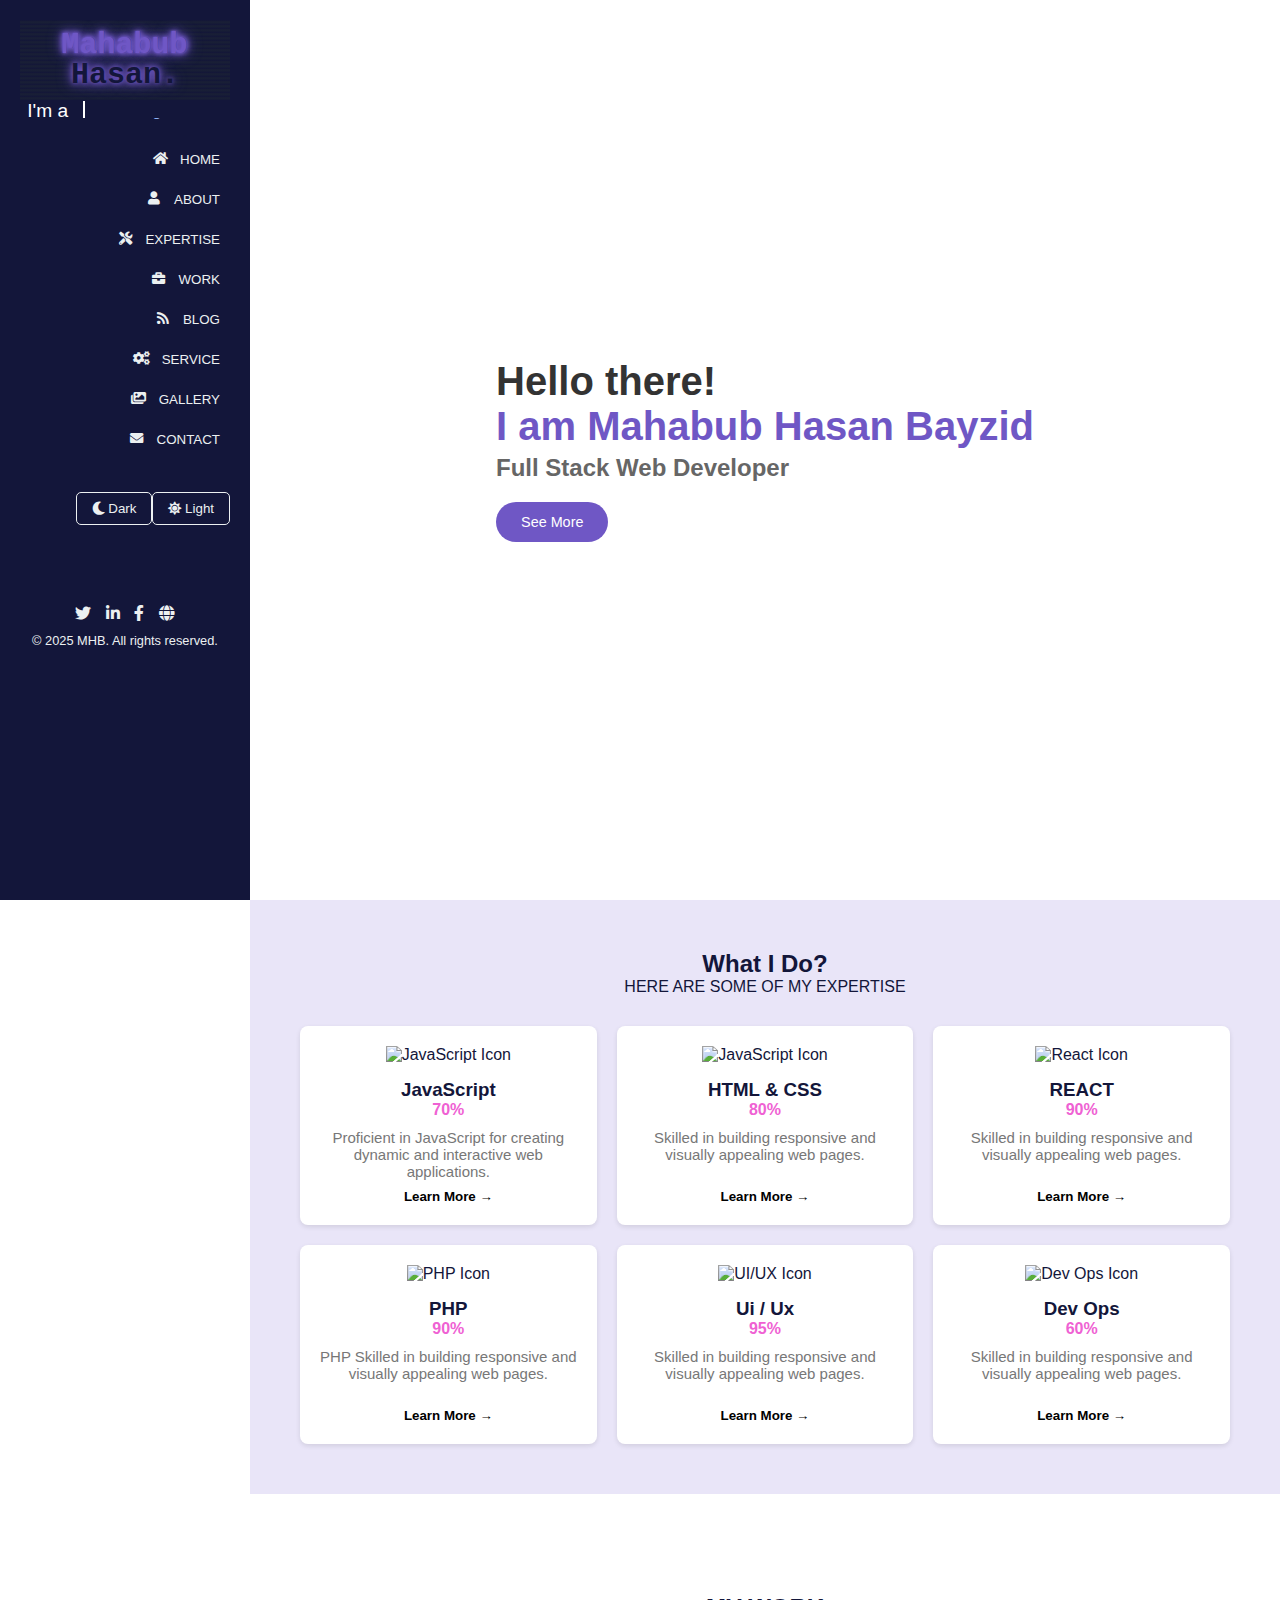
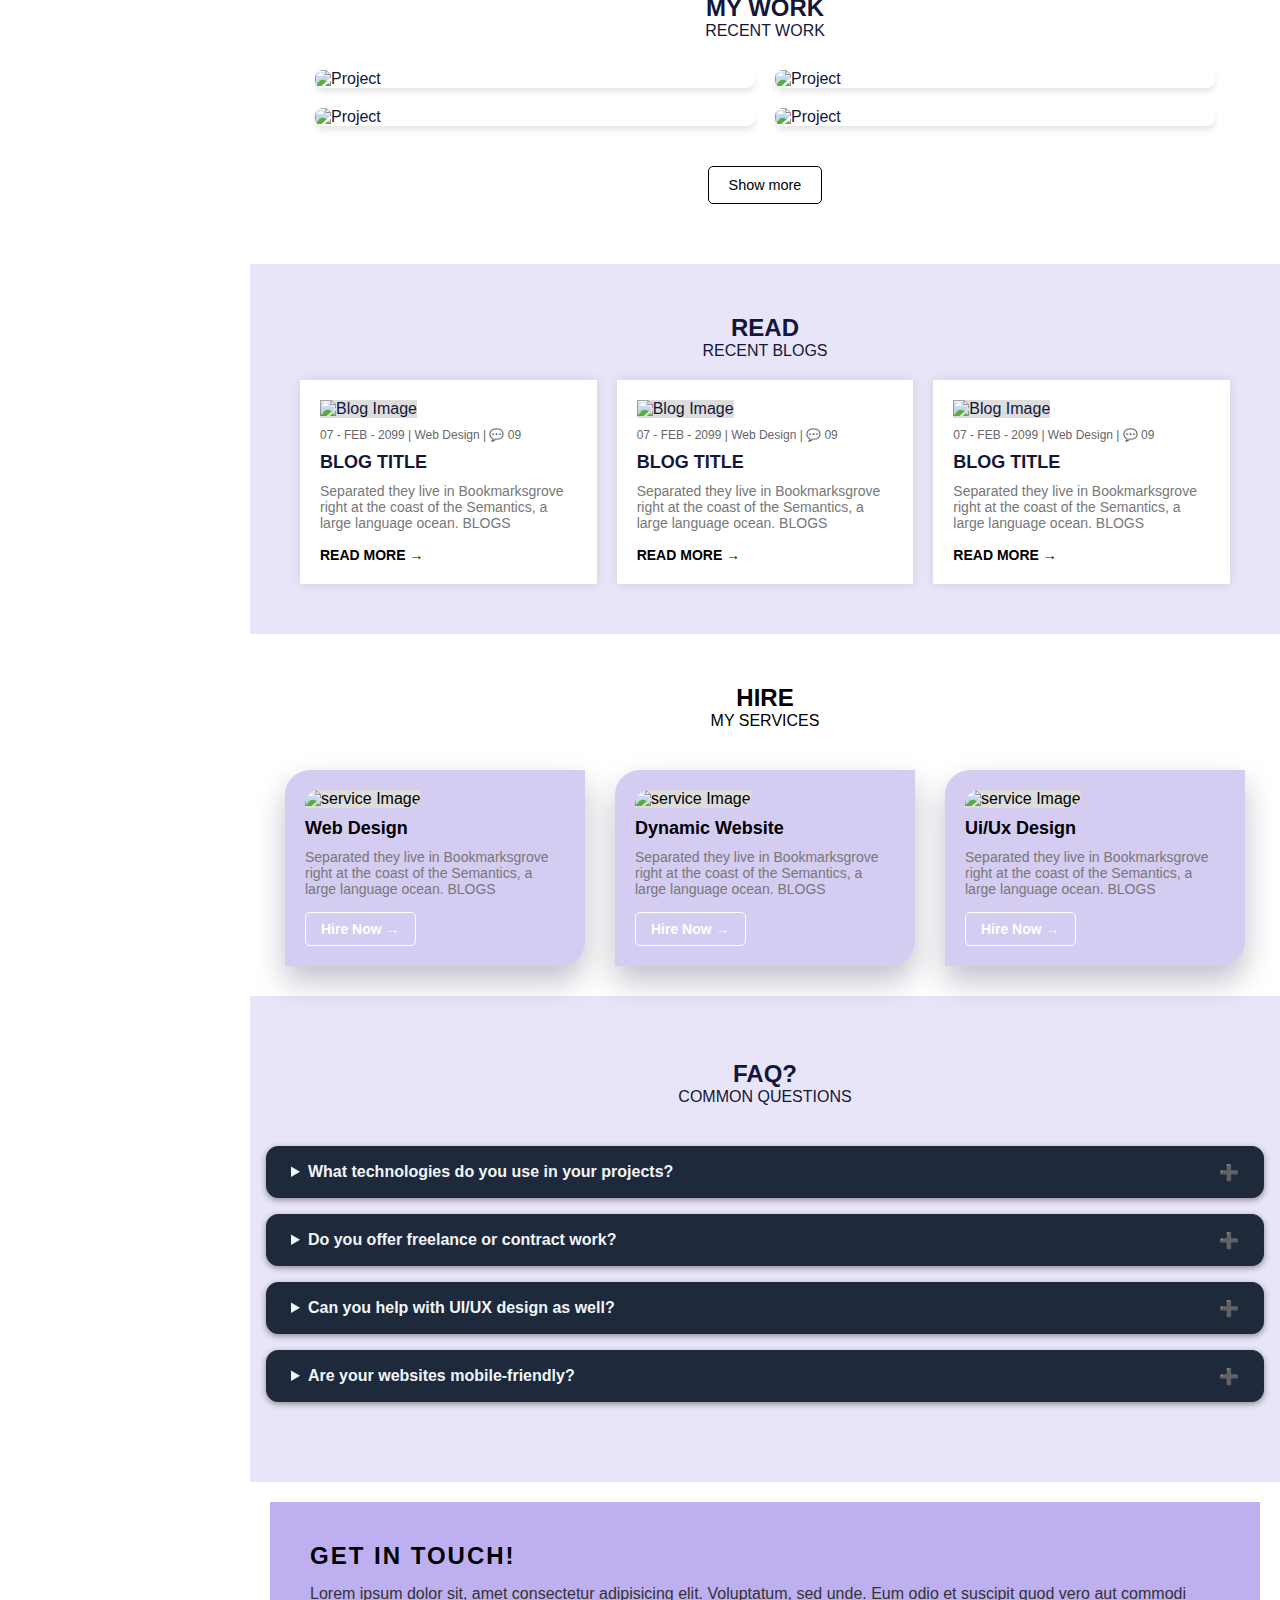
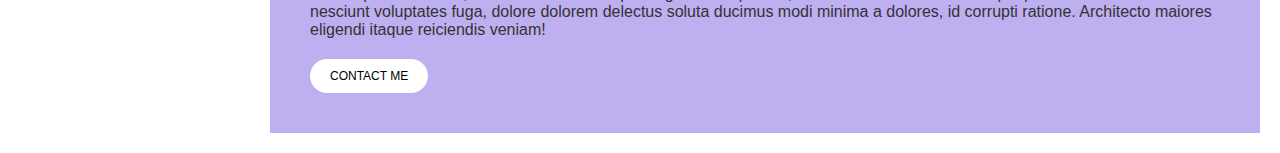
==== index.html @ c9a54fde "Portfolio Website" ====
<!DOCTYPE html>
<html lang="en">
<head>
    <meta charset="UTF-8">
    <meta name="viewport" content="width=device-width, initial-scale=1.0">
    <title>Portfolio</title>
    <link rel="stylesheet" href="style.css">
    <link rel="stylesheet" href="https://cdnjs.cloudflare.com/ajax/libs/font-awesome/5.15.3/css/all.min.css">
</head>
<body>
  <div class="hamburger" id="sidebar">
    <i class="fas fa-bars"></i>
  </div>
    <aside>
        <nav>
          <div class="matrix-bg">
            <div class="matrix-container">
              <h1 class="matrix-text" data-text="Mahabub Hasan."><a href="index.html"></a>Mahabub Hasan.</h1>
              <div class="rain"></div>
            </div>
          </div>
          
            <div class="wrapper">
              <div class="static-txt">I'm a</div>
              <ul class="dynamic-txts">
                <li><span>Web Designer</span></li>
                <li><span>Ui/Ux Designer</span></li>
                <li><span>Backend Developer</span></li>
                <li><span>Marketing Expert</span></li>
              </ul>
            </div>
            <div class="nav-links">
                <a href="#about"><i class="fas fa-home"></i> HOME</a>
                <a href="#about"><i class="fas fa-user"></i> ABOUT</a>
                <a href="#expertise"><i class="fas fa-tools"></i> EXPERTISE</a>
                <a href="#work"><i class="fas fa-briefcase"></i> WORK</a>
                <a href="#blog"><i class="fas fa-rss"></i> BLOG</a>
                <a href="#service"><i class="fas fa-cogs"></i> SERVICE</a>
                <a href="gallery.html"><i class="fas fa-images"></i>GALLERY</a>
                <a href="#contact"><i class="fas fa-envelope"></i> CONTACT</a>
            </div>
            <div class="dark-light-toggle">
                <button class="dark-theme" id="darkBtn"><i class="fas fa-moon"></i> Dark</button>
                <button class="light-mode" id="lightBtn"><i class="fas fa-sun"></i> Light</button>
            </div>
            <div class="social-links">
                <a href="#" class="social-icon"><i class="fab fa-twitter"></i></a>
                <a href="#" class="social-icon"><i class="fab fa-linkedin-in"></i></a>
                <a href="#" class="social-icon"><i class="fab fa-facebook-f"></i></a>
                <a href="#" class="social-icon"><i class="fas fa-globe"></i></a>
            </div>
            <div class="copyright">
                © 2025 MHB. All rights reserved.
            </div>
        </nav>
    </aside>
        <main>
            <div class="about" id="about">
                <div>
                    <h2>Hello there!</h2>
                    <h1>I am Mahabub Hasan Bayzid</h1>
                    <h4>Full Stack Web Developer</h4>
                    <button id="seeBtn">See More </button>
                </div>
            </div>
            <section id="expertise">
              <div class="expertise">
                <h2>What I Do?</h2>
                <p>HERE ARE SOME OF MY EXPERTISE</p>
                <div class="expertise-grid">
                  <div class="expertise-item">
                    <div class="expertise-icon">
                      <img src="/Week 6/uploads/js.gif" alt="JavaScript Icon">
                    </div>
                    <h3>JavaScript</h3>
                    <div class="expertise-percentage">70%</div>
                    <div class="expert-desp">
                      <p>Proficient in JavaScript for creating dynamic and interactive web applications.</p>
                    </div>
                    <div class="learn">
                      <a href="#" class="read-more">Learn More →</a>
                    </div>
                  </div>

                  <div class="expertise-item">
                    <div class="expertise-icon">
                      <img src="/Week 6/uploads/html.gif" alt="JavaScript Icon">
                      <h3>HTML & CSS</h3>
                    </div>
                    <div class="expertise-percentage">80%</div>
                    <div class="expert-desp">
                      <p>Skilled in building responsive and visually appealing web pages.</p>
                    </div>
                    <div class="learn">
                      <a href="#" class="read-more">Learn More →</a>
                    </div>
                  </div>
                  <div class="expertise-item">
                    <div class="expertise-icon">
                      <img src="/Week 6/uploads/react.gif" alt="React Icon">
                    </div>
                    <h3>REACT</h3>
                    <div class="expertise-percentage">90%</div>
                    <div class="expert-desp">
                      <p>Skilled in building responsive and visually appealing web pages.</p> 
                    </div>
                    <div class="learn">
                      <a href="#" class="read-more">Learn More →</a>
                    </div>
                  </div>
            
                  <div class="expertise-item">
                    <div class="expertise-icon">
                      <img src="/Week 6/uploads/php.gif" alt="PHP Icon">
                    </div>
                    <h3>PHP</h3>
                    <div class="expertise-percentage">90%</div>
                    <div class="expert-desp">
                      <p>PHP Skilled in building responsive and visually appealing web pages.</p>
                    </div>
                    <div class="learn">
                      <a href="#" class="read-more">Learn More →</a>
                    </div>
                  </div>
                  <div class="expertise-item">
                    <div class="expertise-icon">
                      <img src="/Week 6/uploads/ui ux.gif" alt="UI/UX Icon">
                    </div>
                    <h3>Ui / Ux</h3>
                    <div class="expertise-percentage">95%</div>
                    <div class="expert-desp">
                      <p>Skilled in building responsive and visually appealing web pages.</p>
                    </div>
                    <div class="learn">
                      <a href="#" class="read-more">Learn More →</a>
                    </div>
                  </div>
            
                  <div class="expertise-item">
                    <div class="expertise-icon">
                      <img src="/Week 6/uploads/dev ops.gif" alt="Dev Ops Icon">
                    </div>
                    <h3>Dev Ops</h3>
                    <div class="expertise-percentage">60%</div>
                    <div class="expert-desp">
                      <p>Skilled in building responsive and visually appealing web pages.</p>
                    </div>
                    <div class="learn">
                      <a href="#" class="read-more">Learn More →</a>
                    </div>
                  </div>
                </div>
              </div>
            </section>
            <section class="recent-work" id="work">
              <div class="title">
                <h2>MY WORK</h2>
              <p>RECENT WORK</p>
              </div>
      
              <div class="work-container">
                  <div class="work-item">
                      <div class="work-image">
                          <img src="https://img.freepik.com/free-photo/person-front-computer-working-html_23-2150040428.jpg?t=st=1742812844~exp=1742816444~hmac=ec4f55146894d433241102305d8288ed17f08cdba83048f12a422a1aa4fe2032&w=1800" alt="Project">
                          <div class="hover-overlay">
                              <h3 class="project-title">PROJECT 01</h3>
                              <p class="project-description">SHORT DESCRIPTION</p>
                              <div class="project-icons">
                                  <span>👁️ 999</span>
                                  <span>💬 99</span>
                              </div>
                              <a href="#" class="learn-more">Learn More →</a>
                          </div>
                      </div>
                  </div>
      
                  <div class="work-item">
                      <div class="work-image">
                          <img src="https://images.pexels.com/photos/5816297/pexels-photo-5816297.jpeg?auto=compress&cs=tinysrgb&w=1260&h=750&dpr=2" alt="Project">
                          <div class="hover-overlay">
                              <h3 class="project-title">PROJECT 02</h3>
                              <p class="project-description">SHORT DESCRIPTION</p>
                              <div class="project-icons">
                                  <span>👁️ 750</span>
                                  <span>💬 80</span>
                              </div>
                              <a href="#" class="learn-more">Learn More →</a>
                          </div>
                      </div>
                  </div>
      
                  <div class="work-item">
                      <div class="work-image">
                          <img src="https://images.pexels.com/photos/52608/pexels-photo-52608.jpeg?auto=compress&cs=tinysrgb&w=1260&h=750&dpr=2" alt="Project">
                          <div class="hover-overlay">
                              <h3 class="project-title">PROJECT 03</h3>
                              <p class="project-description">SHORT DESCRIPTION</p>
                              <div class="project-icons">
                                  <span>👁️ 500</span>
                                  <span>💬 60</span>
                              </div>
                              <a href="#" class="learn-more">Learn More →</a>
                          </div>
                      </div>
                  </div>
      
                  <div class="work-item">
                      <div class="work-image">
                          <img src="https://images.pexels.com/photos/572056/pexels-photo-572056.jpeg?auto=compress&cs=tinysrgb&w=1260&h=750&dpr=2" alt="Project">
                          <div class="hover-overlay">
                              <h3 class="project-title">PROJECT 04</h3>
                              <p class="project-description">SHORT DESCRIPTION</p>
                              <div class="project-icons">
                                  <span>👁️ 300</span>
                                  <span>💬 40</span>
                              </div>
                              <a href="#" class="learn-more">Learn More →</a>
                          </div>
                      </div>
                  </div>
              </div>
      
              <div class="showmore">
                <button class="show-more">Show more</button>
              </div>
          </section>
            <section class="blog-section" id="blog">
              <h2>READ</h2>
              <p>RECENT BLOGS</p>
              
              <div class="blog-container">
                  <div class="blog-card">
                      <div class="blog-image">
                          <img src="https://images.pexels.com/photos/1779487/pexels-photo-1779487.jpeg?auto=compress&cs=tinysrgb&w=1260&h=750&dpr=2" alt="Blog Image">
                      </div>
                      <p class="blog-date">07 - FEB - 2099 | Web Design | 💬 09</p>
                      <h3 class="blog-title">BLOG TITLE</h3>
                      <p class="blog-description">Separated they live in Bookmarksgrove right at the coast of the Semantics, a large language ocean. BLOGS</p>
                      <a href="#" class="read-more">READ MORE →</a>
                  </div>
      
                  <div class="blog-card">
                      <div class="blog-image">
                          <img src="https://images.pexels.com/photos/5926382/pexels-photo-5926382.jpeg?auto=compress&cs=tinysrgb&w=1260&h=750&dpr=2" alt="Blog Image">
                      </div>
                      <p class="blog-date">07 - FEB - 2099 | Web Design | 💬 09</p>
                      <h3 class="blog-title">BLOG TITLE</h3>
                      <p class="blog-description">Separated they live in Bookmarksgrove right at the coast of the Semantics, a large language ocean. BLOGS</p>
                      <a href="#" class="read-more">READ MORE →</a>
                  </div>
      
                  <div class="blog-card">
                      <div class="blog-image">
                          <img src="https://images.pexels.com/photos/4974922/pexels-photo-4974922.jpeg?auto=compress&cs=tinysrgb&w=1260&h=750&dpr=2" alt="Blog Image">
                      </div>
                      <p class="blog-date">07 - FEB - 2099 | Web Design | 💬 09</p>
                      <h3 class="blog-title">BLOG TITLE</h3>
                      <p class="blog-description">Separated they live in Bookmarksgrove right at the coast of the Semantics, a large language ocean. BLOGS</p>
                      <a href="#" class="read-more">READ MORE →</a>
                  </div>
              </div>
          </section>
          <section class="service-section" id="service">
            <h2>HIRE</h2>
            <p>MY SERVICES</p>
            
            <div class="service-container">
                <div class="service-card">
                    <div class="service-image">
                        <img src="https://img.freepik.com/free-vector/cms-concept-flat-design-illustration_23-2148800728.jpg?t=st=1743843063~exp=1743846663~hmac=f7540392c0d8b4304a829f55b1b56a40e4fa7058963dfa51248f49e978d9c8b9&w=1380" alt="service Image">
                    </div>
                    <h3 class="service-title">Web Design</h3>
                    <p class="service-description">Separated they live in Bookmarksgrove right at the coast of the Semantics, a large language ocean. BLOGS</p>
                    <a href="#" class="learn-more">Hire Now →</a>
                </div>
                <div class="service-card">
                    <div class="service-image">
                        <img src="https://img.freepik.com/free-vector/concept-website-setup-landing-page_52683-25030.jpg?t=st=1743845185~exp=1743848785~hmac=d374eb638dd564492d62be57cdcbcbf67fd94b945b955b6fce79ba1f6bfb35a0&w=1380" alt="service Image">
                    </div>
                    <h3 class="service-title">Dynamic Website</h3>
                    <p class="service-description">Separated they live in Bookmarksgrove right at the coast of the Semantics, a large language ocean. BLOGS</p>
                    <a href="#" class="learn-more">Hire Now →</a>
                </div>
                <div class="service-card">
                    <div class="service-image">
                        <img src="https://img.freepik.com/free-vector/ui-ux-design-concept-illustration_114360-10973.jpg?t=st=1743844973~exp=1743848573~hmac=77b8cc0195c735efbf3b4ece4fca2a65fa3267a1971d3274d4840644ab2d182c&w=1380" alt="service Image">
                    </div>
                    <h3 class="service-title">Ui/Ux Design</h3>
                    <p class="service-description">Separated they live in Bookmarksgrove right at the coast of the Semantics, a large language ocean. BLOGS</p>
                    <a href="#" class="learn-more">Hire Now →</a>
                </div>
            </div>
        </section>
        
        <section class="faq-section">
          <div class="faq-h">
            <h2>FAQ?</h2>
          <p class="p">COMMON QUESTIONS</p>
          </div>
        
          <div class="faq">
            <details>
              <summary>What technologies do you use in your projects?</summary>
              <p>I primarily work with React, Next.js, Tailwind CSS, Node.js, and MongoDB to build full-stack web applications.</p>
            </details>
        
            <details>
              <summary>Do you offer freelance or contract work?</summary>
              <p>Yes! I'm available for freelance and contract projects. Feel free to reach out via my contact form or email.</p>
            </details>
        
            <details>
              <summary>Can you help with UI/UX design as well?</summary>
              <p>Absolutely. I have experience in UI/UX design and often integrate design best practices into development projects.</p>
            </details>
        
            <details>
              <summary>Are your websites mobile-friendly?</summary>
              <p>Yes, all my projects are fully responsive and optimized for mobile, tablet, and desktop devices.</p>
            </details>
          </div>
        </section>
        
        <section id="contact">
            <div class="contact-box">
                <h2 class="contact-title">GET IN TOUCH!</h2>
                <p class="contact-description">
                   Lorem ipsum dolor sit, amet consectetur adipisicing elit. Voluptatum, sed unde. Eum odio et suscipit quod vero aut commodi nesciunt voluptates fuga, dolore dolorem delectus soluta ducimus modi minima a dolores, id corrupti ratione. Architecto maiores eligendi itaque reiciendis veniam!
                </p>
                <button id="contactBtn" class="contact-button">CONTACT ME</button>
            </div>
        </section>
              <button class="button" id="backBtn">
                <svg class="svgIcon" viewBox="0 0 384 512">
                  <path
                    d="M214.6 41.4c-12.5-12.5-32.8-12.5-45.3 0l-160 160c-12.5 12.5-12.5 32.8 0 45.3s32.8 12.5 45.3 0L160 141.2V448c0 17.7 14.3 32 32 32s32-14.3 32-32V141.2L329.4 246.6c12.5 12.5 32.8 12.5 45.3 0s12.5-32.8 0-45.3l-160-160z"
                  ></path>
                </svg>
              </button>
              
        </main>
    </div>

<div id="contactModal" class="mothel">
      <div class="modal-contact-box modal-content">
        <span class="close" id="closeContact">&times;</span>
        <h2 class="modal-contact-title">Talk to Us</h2>
        <form class="model-contact-form">
            <div class="modal-fox">
                <label for="name">Name</label>
                <input type="text" id="name" name="name" placeholder="Your Name">
            </div>
            <div class="modal-fox">
                <label for="email">E-mail</label>
                <input type="email" id="email" name="email" placeholder="Your Email">
            </div>
            <div class="modal-fox">
                <label for="message">Message</label>
                <textarea id="message" name="message" rows="5" placeholder="Your Message"></textarea>
            </div>
            <button type="submit" class="modal-submit-button">Send message</button>
        </form>
    </div>
</div>

    <div class="overlay hidden">
        <div class="modal">
          <span class="close" id="closeSeeMore">&times;</span>
            <h2>FurtherMore...</h2>
            <p>
              Passionate full stack developer skilled in crafting responsive, user-focused websites and applications. Experienced with HTML, CSS, JavaScript, and backend technologies. Driven by problem-solving and innovation.
            </p>
        </div>
    </div>
    
    <script src="script.js"></script>
</body>
</html>
---- style.css ----
* {
  margin: 0;
  padding: 0;
  box-sizing: border-box;
}

html {
  scroll-behavior: smooth;
}

body {
  margin: 0;
  font-family: 'Poppins', sans-serif;
  background-color: #ffffff;
}

/* Left side navbar */
aside {
  width: 250px; 
  background: #13163a; 
  position: fixed;
  height: 100vh;
  overflow-y: auto;
  padding: 20px;
  display: flex;
  flex-direction: column;
  color: #ecf0f1; 
  font-family: sans-serif;
}

nav {
  display: flex;
  flex-direction: column;
  text-align: right;
  width: 100%;
}

/* Name effects From online */
.matrix-bg {
  background: #55638d; 
  overflow: hidden;
  margin: 0;
  background-color: #00000007;
  text-align: center;
  padding: 0;
  height: auto; 
  width: 100%; 
}

.matrix-container {
  position: relative;
  display: flex;
  justify-content: flex-start;
  align-items: flex-start; 
  padding: 10px 15px; 
  z-index: 2;
  width: 100%;
  height: auto; 
}

.matrix-text {
  color: #13163a; 
  font-size: 30px;
  font-family: monospace;
  position: relative;
  text-shadow: 0 0 5px #6f57c5, 0 0 10px #6f57c5, 0 0 15px #6f57c5;
  z-index: 2;
  margin: 0; 
  line-height: 1;
}

.matrix-text::before {
  content: attr(data-text);
  position: absolute;
  top: 0;
  left: 0;
  width: 100%;
  height: 100%;
  animation: glitch 2s infinite;
  clip-path: polygon(0 0, 100% 0, 100% 45%, 0 45%);
  transform: translate(-0.5px, -0.5px);
  color: #6f57c5;
  text-shadow: 0 0 2px #6f57c5, 0 0 6px #6f57c5;
}

.rain {
  position: absolute;
  top: 0;
  left: 0;
  width: 100%;
  height: 100%;
  background: repeating-linear-gradient(
    0deg,
    rgba(174, 234, 0, 0.02) 0,
    rgba(174, 234, 0, 0.05) 2px,
    transparent 4px
  );
  animation: rain 10s linear infinite;
  z-index: 1;
}

@keyframes rain {
  0% {
    transform: translateY(-100%);
  }
  100% {
    transform: translateY(100%);
  }
}

@keyframes glitch {
  0%, 100% {
    clip-path: polygon(0 0, 100% 0, 100% 45%, 0 45%);
    transform: translate(0);
  }
  33% {
    clip-path: polygon(0 0, 100% 0, 100% 15%, 0 15%);
    transform: translate(-1px, -1px);
  }
  66% {
    clip-path: polygon(0 85%, 100% 85%, 100% 100%, 0 100%);
    transform: translate(1px, 1px);
  }
}

/* Dynamic Text learned from Youtube */
.wrapper {
  display: flex;
  justify-content: center;
  align-items: center; 
}

.wrapper .static-txt {
  color: #fff;
  font-size: 1.2rem;
}

.wrapper .dynamic-txts {
  margin-left: 15px;
  height: 20px; 
  line-height: 20px; 
  overflow: hidden;
  text-align: left;
}

.dynamic-txts li {
  list-style: none;
  color: #8caff2;
  font-size: 1rem;
  position: relative;
  top: 0;
  animation: slide 12s steps(4) infinite;
  margin: 0;
}

@keyframes slide {
  100% {
    top: -80px;
  }
}

.dynamic-txts li span {
  position: relative;
  margin: 0;
  line-height: 20px; 
}

.dynamic-txts li span::after {
  content: "";
  position: absolute;
  left: 0;
  height: 100%;
  width: 100%;
  background: #13163a;
  border-left: 2px solid #ffffff;
  animation: typing 3s steps(17) infinite;
}

@keyframes typing {
  40%,
  60% {
    left: calc(100% + 30px);
  }
  100% {
    left: 0;
  }
}

/* Nav bar Items */

.nav-links {
  width: 100%;
  margin-top:20px ;
}

.nav-links a {
  display: flex;
  justify-content: end;
  text-decoration: none;
  font-size: smaller;
  color: #ecf0f1;
  padding: 10px;
  margin-bottom: 5px;
  border-radius: 5px;
}
.nav-links a:hover{
color: #8caff2;
transition: 0.5s;

}

.nav-links i {
  margin-right: 10px;
  width: 20px; 
  text-align: center;
}

.dark-light-toggle {
  margin-top: 30px;
  display: flex;
  justify-content: end;
  align-items: center;
}

.dark-light-toggle button {
  background: none;
  border: 1px solid #ecf0f1;
  color: #ecf0f1;
  padding: 8px 15px;
  border-radius: 5px;
  cursor: pointer;
}

.dark-light-toggle button:hover {
  background: #957aee;
}

/* Social media icons */

.social-links {
  margin-top: 80px;
  text-align: center;
}

.social-links a {
  text-align: center;
  color: #ecf0f1;
  padding: 5px;
  font-size: 1em;
}

.copyright {
  margin-top: 10px;
  text-align: center;
  font-size: 0.8em;
}

main {
  margin-left: 250px;
  width: calc(100vw - 250px);
}

/* Responsive menu*/
.hamburger {
  display: none;
  position: fixed;
  top: 20px;
  left: 20px;
  color: white;
  padding: 10px;
  border-radius: 5px;
  z-index: 9999;
  cursor: pointer;
}

/* I've take some help from ai for responsive aside */
@media (max-width: 768px) {
  .hamburger {
    display: block;
  }

  aside {
    transform: translateX(-100%);
    transition: transform 0.3s ease;
  }

  aside.active {
    transform: translateX(0);
    z-index: 1000;
  }

  main {
    margin-left: 0;
    width: 100%;
  }
}

/* About Section */
.section {
  padding: 100px 0;
  text-align: center;
}

.about {
  background-image: url('/Week 6/uploads/header.jpg');
    background-size: cover;
    background-position: center;
    background-repeat: no-repeat;
    height: 100vh;
    display: flex;
    flex-direction: column;
    justify-content: center;
    align-items: center;
  }

  .about h1 {
    font-size: 2.5rem;
    color: #6f57c5;
  }

.about h2 {
  font-size: 2.5rem;
  font-weight: bold;
  color: #333;
}

.about h4 {
  margin-top: 5px;
  font-size: 1.5rem;
  color: #666;
  margin-bottom: 20px;
}


#seeBtn {
  background-color: #6f57c5;
  color: white;
  padding: 12px 25px;
  font-size: 0.9rem;
  border: none;
  border-radius: 30px;
  cursor: pointer;
  transition: 0.3s ease-in-out;
}

#seeBtn:hover {
  background-color: #ffffff;
  color: #000000;
}

/* Skills */


#expertise {
  background-color: #e9e5f8; 
  padding: 50px;
  text-align: center;
  color: #13163a;
}

.expertise-grid {
  display: grid;
  grid-template-columns: repeat(auto-fit, minmax(250px, 3fr));
  gap: 20px;
  margin-top: 30px;
}

.expertise-item {
  background-color: #ffffff;
  padding: 20px;
  border-radius: 8px;
  box-shadow: 0 2px 5px rgba(0, 0, 0, 0.1);
  text-align: center;
}
.expertise-item:hover{
    transform: scale(1.05) rotateY(10deg);
    box-shadow: 0 15px 30px #9987d8;
    transition: 0.5s;
    color: #9987d8;
}

.expertise-icon img {
  width: 50px; 
  height: 50px;
  object-fit: cover; 
  margin-bottom: 15px;
}

.expertise-percentage {
  font-weight: bold;
  color: #ef61d3; 
  margin-bottom: 10px;
}

.expert-desp{
  font-size: 15px;
  color: #777;
  height: 50px;
  width: auto;
}
.learn a{
  margin-top: 10px;
  font-size: smaller;
}

/* Modal */
.overlay {
  position: fixed;
  top: 0;
  left: 0;
  width: 100%;
  height: 100%;
  background: rgba(0, 0, 0, 0.5);
  display: flex;
  justify-content: center;
  align-items: center;
}

.modal {
  display: block;
  position: relative;
  background-color: aliceblue;
  max-width: 90%;
  max-height: 90%;
  padding: 30px;
}

.modal button {
  position: absolute;
  top: 10px;
  right: 10px;
}

.hidden {
  display: none;
}
.none {
  display: none;
}



/* MY Work */

.recent-work {
  margin-top: 50px;
  color: #13163a;
  padding: 20px;
}

.title {
  text-align: center;
  margin-top: 30px;
  margin-bottom: 30px;
}

.work-container {
  display: grid;
  grid-template-columns: repeat(auto-fit, minmax(300px, 1fr));
  gap: 20px;
  justify-content: center;
  max-width: 900px;
  margin: 0 auto;
}

.work-item {
  position: relative;
  overflow: hidden;
  box-shadow: 0px 4px 6px rgba(0, 0, 0, 0.1);
  border-radius: 8px; 
}

.work-item img {
  width: 100%;
  display: block;
  transition: transform 0.3s ease-in-out; 
}

.work-item:hover img {
  transform: scale(1.05); 
}

/* From Figma Project */
.work-item .hover-overlay {
  position: absolute;
  top: 0;
  left: 0;
  width: 100%;
  height: 100%;
  background: rgba(0, 0, 0, 0.7);
  color: white;
  display: flex;
  flex-direction: column;
  justify-content: center;
  align-items: center;
  opacity: 0;
  transition: opacity 0.3s ease-in-out;
  padding: 20px; 
  text-align: center; 
}

.work-item:hover .hover-overlay {
  opacity: 1;
}

.project-title {
  font-size: 1.2rem; 
  font-weight: bold;
  margin-bottom: 5px;
}

.project-description {
  font-size: 0.9rem; 
  margin: 5px 0 10px;
}

.project-icons {
  font-size: 0.8rem; 
  margin-bottom: 15px;
}

.project-icons span {
  margin: 0 5px;
}

.learn-more {
  display: inline-block;
  padding: 8px 15px;
  color: white;
  border: 1px solid white;
  text-decoration: none;
  border-radius: 5px;
  font-size: 0.8rem; 
  transition: background-color 0.3s ease;
}

.learn-more:hover {
  background-color: white;
  color: black;
}

.showmore {
  text-align: center;
  margin-top: 40px; 
  margin-bottom: 40px; 
}

.show-more {
  border: 1px solid black;
  padding: 10px 20px;
  background: white;
  border-radius: 5px;
  font-size: 0.9rem; 
  transition: background-color 0.3s ease-in-out, color 0.3s ease-in-out;
}

.show-more:hover {
  background: #000000;
  color: white;
}

@media (max-width: 768px) {
  .work-container {
      grid-template-columns: repeat(auto-fit, minmax(250px, 1fr));
      gap: 15px;
  }

  .project-title {
      font-size: 1rem;
  }

  .project-description {
      font-size: 0.8rem;
  }

  .project-icons {
      font-size: 0.7rem;
  }

  .learn-more {
      font-size: 0.7rem;
      padding: 6px 12px;
  }

  .show-more {
      font-size: 0.8rem;
      padding: 8px 16px;
  }
}

@media (max-width: 576px) {
  .work-container {
      grid-template-columns: 1fr; 
      gap: 10px;
  }
}


/* BLOGS */

.blog-section {
  text-align: center;
  padding: 50px;
  background-color:#e9e5f8;
  color: #13163a;
}

.blog-container {
  display: flex;
  justify-content: center;
  gap: 20px;
  margin-top: 20px;
}


.blog-card {
  background: white;
  max-width: 300px;
  padding: 20px;
  text-align: left;
  box-shadow: 0 0 10px rgba(0, 0, 0, 0.1);
}

.blog-card:hover{
  box-shadow: 0 15px 30px #13163a;
  transform: scale(1.03);
  transition: 0.7s;
}


.blog-image img {
  width: 100%;  
  height: 200px;
  background-color: #ddd;
}


.blog-date {
  font-size: 12px;
  color: #666;
  margin: 10px 0;
}


.blog-title {
  font-size: 18px;
  font-weight: bold;
  margin: 10px 0;
}

.blog-description {
  font-size: 14px;
  color: #777;
  margin-bottom: 15px;
}

.read-more {
  font-size: 14px;
  font-weight: bold;
  text-decoration: none;
  color: black;
  display: inline-block;
  transition: 0.3s ease-in-out;
}

.read-more:hover {
  color:#957aee;
}
@media (max-width: 768px) {
  .blog-container {
    flex-direction: column;
    align-items: center;
  }
}



/* Service Section */

.service-section h2{
  text-align: center;
  margin-top: 50px;
}
.service-section P{
  text-align: center;
}
.service-card p{
  text-align: left;
}

.service-container {
  display: grid;
  grid-template-columns: repeat(3, 1fr);
  gap: 20px;
  margin-top: 20px;
  margin-left: 30px;
  margin-right: 30px;
  margin-bottom: 30px;
  justify-items: center;
}

.service-image img {
  width: 100%;  
  height: 200px;
  background-color: #ddd;
  border-top-left-radius: 15px;
  border-bottom-right-radius: 15px;
}

.service-image img:hover{
  box-shadow: 0 15px 30px #737374;
  transform: scale(1);
  transition: 0.7s;
}

.service-card {
  background: #d5ccf2;
  max-width: 300px;
  padding: 20px;
  gap: 20px;
  margin-top: 20px;
  text-align: left;
  border-top-left-radius: 25px;
  border-bottom-right-radius: 25px;
  box-shadow: 0 15px 30px #13163a43;
}
/* 
.service-card:hover{
  box-shadow: 0 15px 30px #13163a;
  transform: scale(1.03);
  transition: 0.7s;
} */


.service-image img {
  width: 100%;  
  height: 200px;
  background-color: #ddd;
}


.service-date {
  font-size: 12px;
  color: #666;
  margin: 10px 0;
}


.service-title {
  font-size: 18px;
  font-weight: bold;
  margin: 10px 0;
}

.service-description {
  font-size: 14px;
  color: #777;
  margin-bottom: 15px;
}

.learn-more {
  font-size: 14px;
  font-weight: bold;
  text-decoration: none;
  color: rgb(255, 255, 255);
  display: inline-block;
  transition: 0.3s ease-in-out;
}

.learn-more:hover {
  color:#957aee;
}


@media (max-width: 600px) {
  .service-container {
    grid-template-columns: 1fr; 
  }
}




/*  FAQ Section */
/* Watched some templates & videos */
.faq-h{
  color: #13163a;
}
.faq-section {
  background-color: #e9e5f8;
  color: #F1F5F9;
  padding: 4rem 1rem;
  margin: 0 auto;
}
.faq-section h2{
  text-align: center;
  
}
.faq-section .p{
  text-align: center;
  margin-bottom: 40px;
}

.faq details {
  background-color: #1E293B;
  border: 1px solid #1E293B;
  border-radius: 0.75rem;
  margin-bottom: 1rem;
  padding: 1rem 1.5rem;
  box-shadow: 0 2px 6px rgba(0, 0, 0, 0.4);
  transition: background-color 0.3s ease;
}

.faq details[open] {
  background-color: #1E293B;
  border-left: 4px solid #9b82ee;
}

.faq summary {
  cursor: pointer;
  font-weight: 600;
  position: relative;
  padding-right: 1.5rem;
}

.faq summary::marker {
  display: none;
}

.faq summary::after {
  content: "➕";
  position: absolute;
  right: 0;
  transition: transform 0.3s ease;
}

.faq details[open] summary::after {
  content: "➖";
  transform: rotate(180deg);
}

.faq p {
  margin-top: 0.75rem;
  line-height: 1.6;
  font-size: 0.95rem;
}

@media (max-width: 600px) {
  .faq-title {
    font-size: 1.5rem;
  }

  .faq summary {
    font-size: 1rem;
  }
}


/* Contact section */
.contact-box {
  margin: 20px;
  background-color:#beaff0;
  padding: 40px;
  max-width: 1200px;
  text-align: left;
}



.contact-title {
  font-size: 24px;
  font-weight: bold;
  letter-spacing: 2px;
  margin-bottom: 15px;
}

.contact-description {
  font-size: 16px;
  color: #333;
  margin-bottom: 20px;
}

.contact-button {
  display: inline-block;
  padding: 10px 20px;
  font-size: 12px;
  color: black;
  background-color: white;
  border-radius: 20px;
  text-decoration: none;
  transition: 0.3s ease-in-out;
  border: none;
}

.contact-button:hover {
  background-color:#a38cef;
}


.contact-section {
  display: flex;
  max-width: 960px; 
  margin: 60px auto; 
  background-color: #f9f9f9;
  border-radius: 8px;
  box-shadow: 0 2px 10px rgba(0, 0, 0, 0.05);
  overflow: hidden; 
}

@media (min-width: 768px) {
  .about {
      flex-direction: row;
      justify-content: center;
      gap: 40px;
  }
}


/* Contact Modal*/


.mothel {
  display: none;
  position: fixed;
  z-index: 1000;
  left: 0;
  top: 0;
  width: 100%;
  height: 100%;
  background-color: rgba(0, 0, 0, 0.5);
  justify-content: center;
  align-items: center;
}

.modal-content {
  background: white;
  padding: 20px;
  border-radius: 10px;
  width: 50%;
  text-align: center;
}

.close {
  float: right;
  font-size: 24px;
  cursor: pointer;
}



.modal-contact-box {
  margin: 20px;
  background-color: #f9f9f9;
  padding: 40px;
  max-width: 600px;
  border-radius: 10px;
  box-shadow: 0 2px 10px rgba(0, 0, 0, 0.1);
}

.modal-contact-title {
  font-size: 2rem;
  font-weight: bold;
  color: #333;
  margin-bottom: 20px;
  text-align: left; 
}

.modal-contact-form {
  display: flex;
  flex-direction: column;
}

.modal-fox {
  margin-bottom: 20px;
  text-align: left; 
}

.modal-fox label {
  display: block;
  font-size: 0.9rem;
  color: #555;
  margin-bottom: 5px;
}

.modal-fox input,
.modal-fox input,
.modal-fox textarea {
  padding: 12px 15px;
  border: 1px solid #ddd;
  border-radius: 10px;
  font-size: 1rem;
  color: #444;
  box-sizing: border-box;
  width: 100%;
}

.form-fox textarea {
  border-radius: 10px; 
  resize: vertical;
}

.modal-submit-button {
  background-color: #13163a; 
  color: white;
  padding: 12px 25px;
  border: none;
  border-radius: 25px;
  font-size: 1rem;
  cursor: pointer;
  transition: background-color 0.3s ease;
  align-self: flex-start; 
}

.modal-submit-button:hover {
  background-color: #8caff2;
}

/* Back to top Button */
/* From Uiverse.io by waliddu001 */ 
.button {
  width: 50px;
  height: 50px;
  border-radius: 50%;
  background-color: rgb(20, 20, 20);
  border: none;
  font-weight: 600;
  display: flex;
  align-items: center;
  justify-content: center;
  box-shadow: 0px 0px 0px 4px rgba(180, 160, 255, 0.253);
  cursor: pointer;
  transition-duration: 0.3s;
  overflow: hidden;
  position: relative;
}

.svgIcon {
  width: 12px;
  transition-duration: 0.3s;
}

.svgIcon path {
  fill: white;
}

.button:hover {
  width: 70px;
  border-radius: 50px;
  transition-duration: 0.3s;
  background-color: rgb(154, 127, 253);
  align-items: center;
}



#backBtn {
  position: fixed;
  bottom: 10px;
  right: 10px;
  display: none;
}

/* Dark Mode Theme */
.dark-theme {
  background: #1e1e1e;
  color: #f8f8f2; 
}

/* Left side navbar */
.dark-theme aside {
  background: #13163a; 
  color: #f8f8f2;
}

.dark-theme nav a {
  color: #beaff0; 
}

.dark-theme nav a:hover {
  color: #ff79c6; 
}

.dark-theme .dark-light-toggle button {
  border-color: #f8f8f2;
  color: #f8f8f2;
}

.dark-theme .dark-light-toggle button:hover {
  background: #8be9fd; 
  color: #282a36;
}

.dark-theme #seeBtn {
  border-color: #f8f8f2;
  background: #282a36;
  color: #f8f8f2;
}

.dark-theme #seeBtn:hover {
  background: #f8f8f2;
  color: #282a36;
}

/* Skills */
.dark-theme #expertise {
  background-color: #282a36;
  color: #f8f8f2;
}

.dark-theme .expertise-item {
  background-color: #44475a;
  color: #f8f8f2;
  box-shadow: 0 2px 5px rgba(255, 255, 255, 0.1);
}

.dark-theme .expertise-item:hover {
  box-shadow: 0 15px 30px #ff79c6;
  color: #ff79c6;
}

.dark-theme .expertise-percentage {
  color: #f1fa8c; 
}

.dark-theme .expert-desp {
  color: #bbbbbb;
}

/* Modal */
.dark-theme .modal {
  background-color: #44475a;
  color: #f8f8f2;
}

/* MY Work */
.dark-theme .recent-work {
  color: #f8f8f2;
}

.dark-theme .title {
  color: #f8f8f2;
}


.dark-theme .work-item {
  box-shadow: 0px 4px 6px rgba(255, 255, 255, 0.1);
}

.dark-theme .work-item .hover-overlay {
  background: rgba(40, 42, 54, 0.7); 
  color: #f8f8f2;
}

.dark-theme .learn-more {
  color: #f8f8f2;
  border-color: #f8f8f2;
}

.dark-theme .learn-more:hover {
  background-color: #f8f8f2;
  color: #282a36;
}

.dark-theme .show-more {
  border-color: #f8f8f2;
  background: #282a36;
  color: #f8f8f2;
}

.dark-theme .show-more:hover {
  background: #f8f8f2;
  color: #282a36;
}

/* BLOGS */
.dark-theme .blog-section {
  background-color: #282a36;
  color: #f8f8f2;
}

.dark-theme .blog-card {
  background: #44475a;
  color: #f8f8f2;
  box-shadow: 0 0 10px rgba(255, 255, 255, 0.1);
}
.dark-theme .blog-card {
  background: #44475a;
  color: #f8f8f2;
  box-shadow: 0 0 10px rgba(255, 255, 255, 0.1);
}
.dark-theme .blog-card:hover {
  box-shadow: 0 0 10px #ff79c6;
}

.dark-theme .blog-date {
  color: #bbbbbb;
}

.dark-theme .blog-title {
  color: #f8f8f2;
}

.dark-theme .blog-description {
  color: #bbbbbb;
}

.dark-theme .read-more {
  color: #f8f8f2;
}

.dark-theme .read-more:hover {
  color: #ff79c6;
}

/* Service Section */
.dark-theme .service-section h2 {
  color: #f8f8f2;
}

.dark-theme .service-image img:hover{
  box-shadow: 0 15px 30px #beaff0;
  transform: scale(1);
  transition: 0.7s;
}


.dark-theme .service-section P {
  color: #bbbbbb;
}

.dark-theme .service-card {
  background: #44475a;
  color: #f8f8f2;
  box-shadow: 0 15px 30px #beaff075;
}

.dark-theme .service-date {
  color: #bbbbbb;
}

.dark-theme .service-title {
  color: #f8f8f2;
}

.dark-theme .service-description {
  color: #bbbbbb;
}

.dark-theme .learn-more {
  color: #f8f8f2;
}

.dark-theme .learn-more:hover {
  color: #ff79c6;
}

/* FAQ Section */
.dark-theme .faq-h {
  color: #f8f8f2;
}

.dark-theme .faq-section {
  background-color: #282a36;
  color: #f8f8f2;
}

.dark-theme .faq details {
  background-color: #44475a;
  border-color: #44475a;
  box-shadow: 0 2px 6px rgba(255, 255, 255, 0.2);
}

.dark-theme .faq details[open] {
  border-left-color: #ff79c6;
}

.dark-theme .faq summary {
  color: #f8f8f2;
}

.dark-theme .faq p {
  color: #bbbbbb;
}

/* Contact section */
.dark-theme .contact-box {
  background-color: #44475a;
  color: #f8f8f2;
}

.dark-theme .contact-title {
  color: #f8f8f2;
}

.dark-theme .contact-description {
  color: #bbbbbb;
}

.dark-theme .contact-button {
  background-color: #bd93f9;
  color: #282a36;
  border-color: #bd93f9;
}

.dark-theme .contact-button:hover {
  background-color: #ff79c6;
}

.dark-theme .contact-section {
  background-color: #44475a;
  box-shadow: 0 2px 10px rgba(255, 255, 255, 0.05);
}

/* Contact Modal */
.dark-theme .mothel {
  background-color: rgba(0, 0, 0, 0.7);
}

.dark-theme .modal-content {
  background: #44475a;
  color: #f8f8f2;
}

.dark-theme .modal-contact-box {
  background-color: #44475a;
  box-shadow: 0 2px 10px rgba(255, 255, 255, 0.1);
}

.dark-theme .modal-contact-title {
  color: #f8f8f2;
}

.dark-theme .modal-fox label {
  color: #ffffff;
}

.dark-theme .modal-fox input,
.dark-theme .modal-fox textarea {
  background-color: #ffffff;
  color: #f8f8f2;
  border-color: #6272a4;
}

.dark-theme .modal-submit-button {
  background-color: #ff79c6;
  color: #282a36;
}

.dark-theme .modal-submit-button:hover {
  background-color: #bd93f9;
}

/* Back to top Button */
.dark-theme .button {
  background-color: #44475a;
  box-shadow: 0px 0px 0px 4px rgba(139, 233, 253, 0.253);
}

.dark-theme .svgIcon path {
  fill: #f8f8f2;
}

.dark-theme .button:hover {
  background-color: #8be9fd;
}
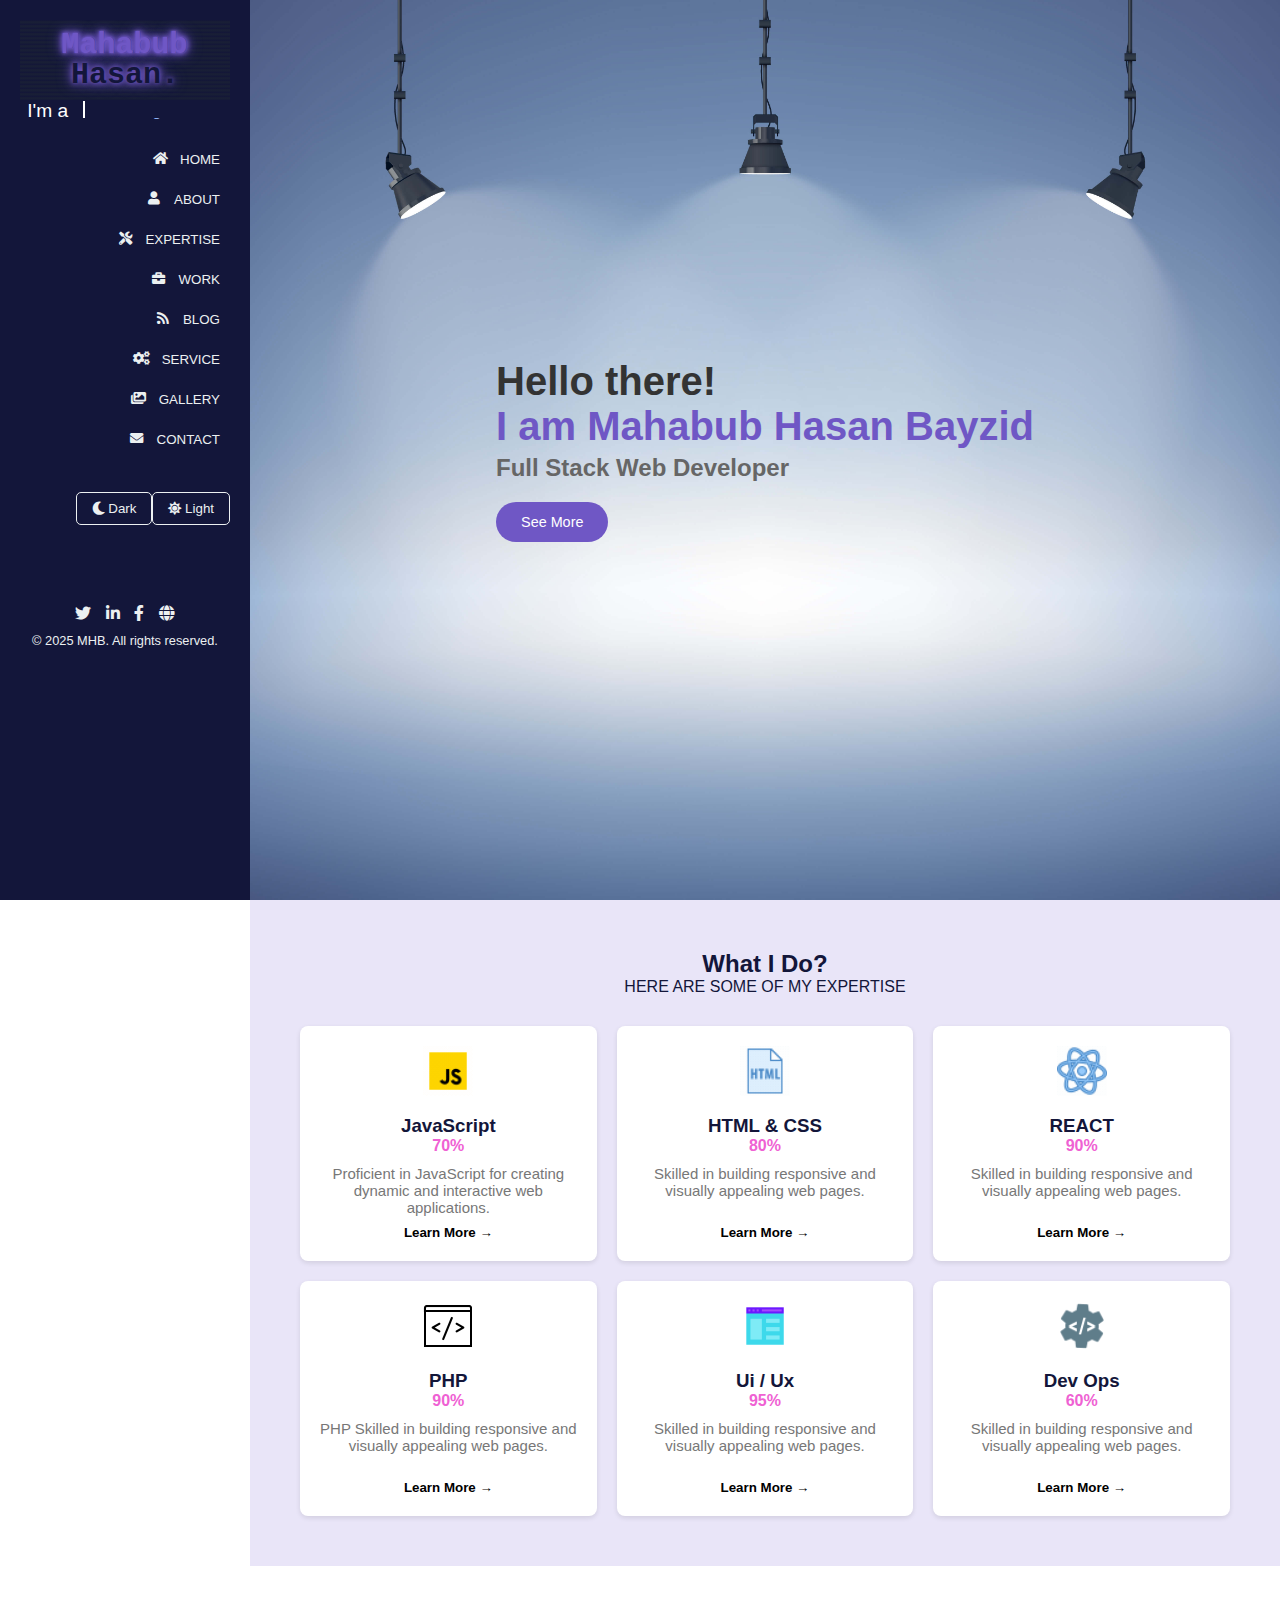
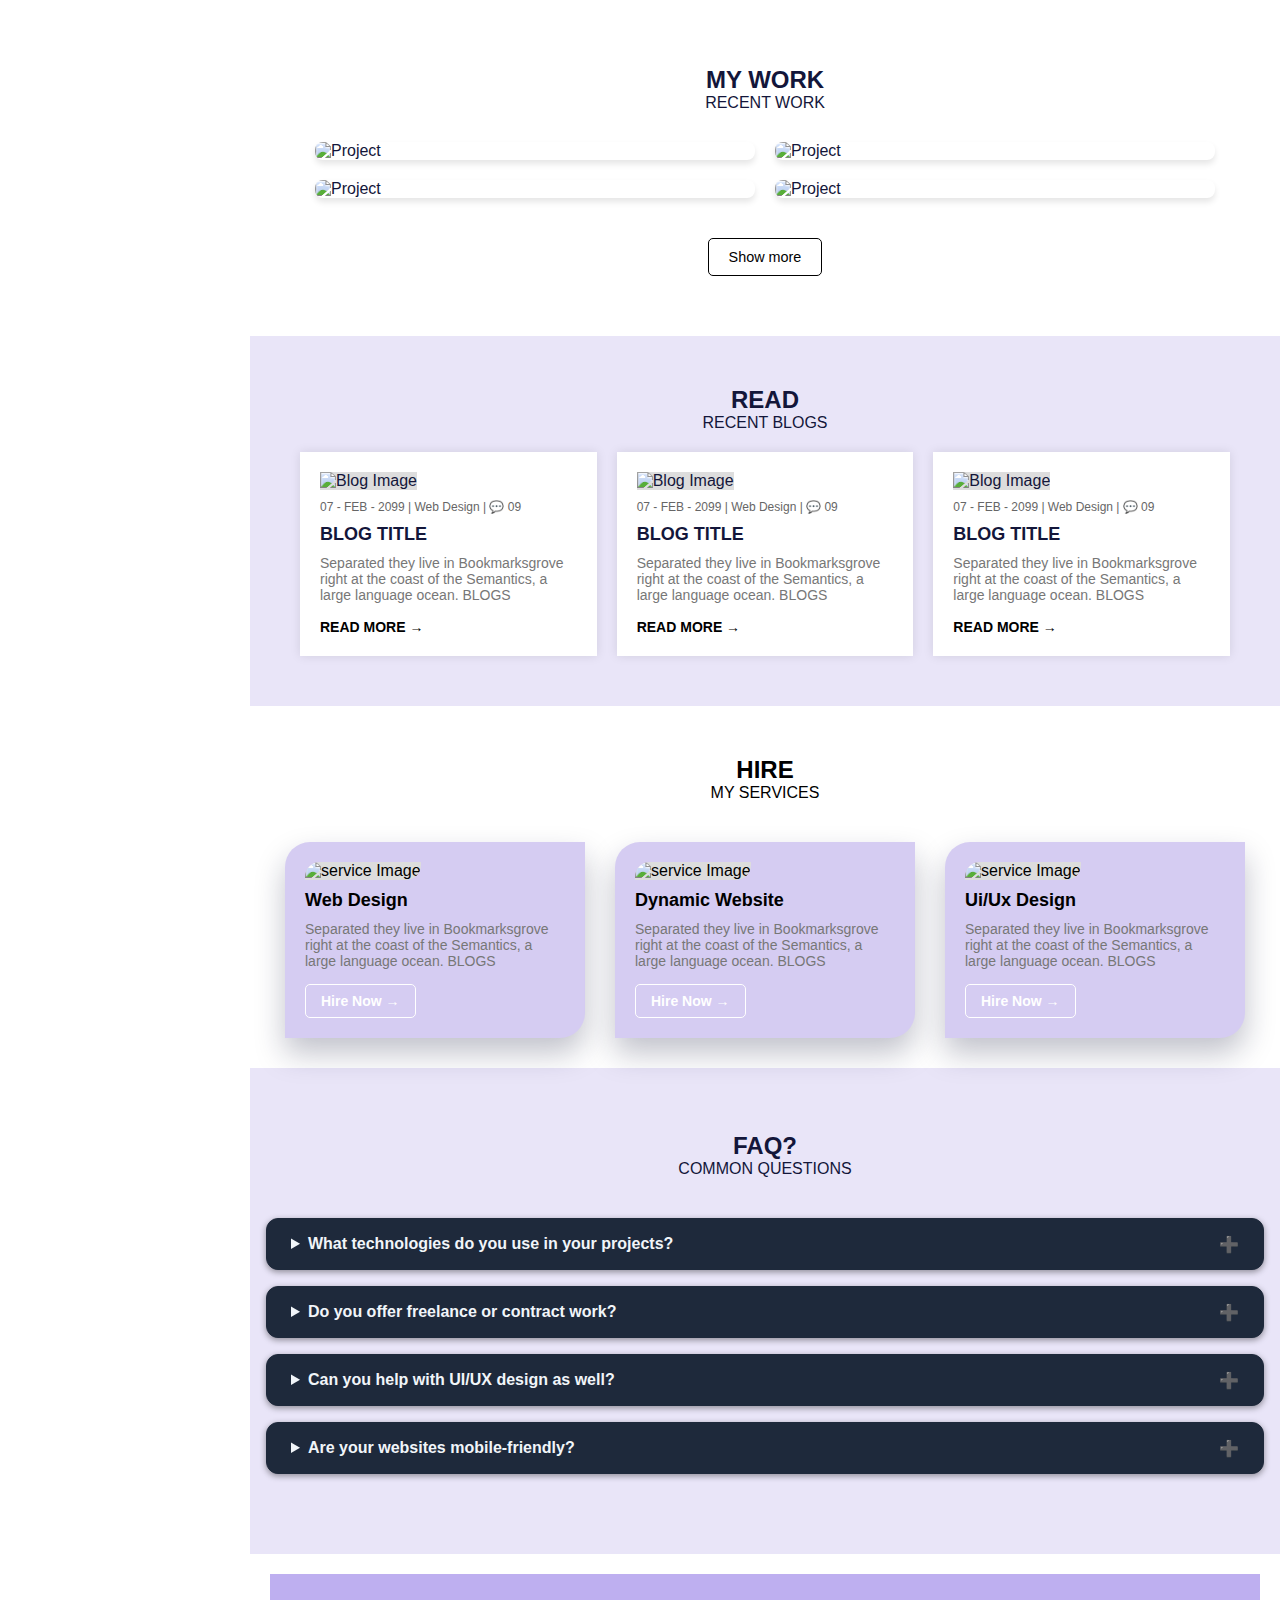
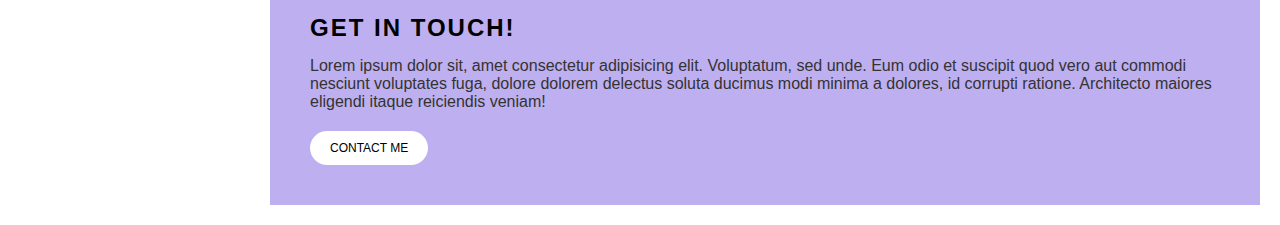
==== commit d67fe95f: "Fixed Image Problem" ====
--- a/index.html
+++ b/index.html
@@ -70,7 +70,7 @@
                 <div class="expertise-grid">
                   <div class="expertise-item">
                     <div class="expertise-icon">
-                      <img src="/Week 6/uploads/js.gif" alt="JavaScript Icon">
+                      <img src="/js.gif" alt="JavaScript Icon">
                     </div>
                     <h3>JavaScript</h3>
                     <div class="expertise-percentage">70%</div>
@@ -84,7 +84,7 @@
 
                   <div class="expertise-item">
                     <div class="expertise-icon">
-                      <img src="/Week 6/uploads/html.gif" alt="JavaScript Icon">
+                      <img src="/html.gif" alt="JavaScript Icon">
                       <h3>HTML & CSS</h3>
                     </div>
                     <div class="expertise-percentage">80%</div>
@@ -97,7 +97,7 @@
                   </div>
                   <div class="expertise-item">
                     <div class="expertise-icon">
-                      <img src="/Week 6/uploads/react.gif" alt="React Icon">
+                      <img src="/react.gif" alt="React Icon">
                     </div>
                     <h3>REACT</h3>
                     <div class="expertise-percentage">90%</div>
@@ -111,7 +111,7 @@
             
                   <div class="expertise-item">
                     <div class="expertise-icon">
-                      <img src="/Week 6/uploads/php.gif" alt="PHP Icon">
+                      <img src="/php.gif" alt="PHP Icon">
                     </div>
                     <h3>PHP</h3>
                     <div class="expertise-percentage">90%</div>
@@ -124,7 +124,7 @@
                   </div>
                   <div class="expertise-item">
                     <div class="expertise-icon">
-                      <img src="/Week 6/uploads/ui ux.gif" alt="UI/UX Icon">
+                      <img src="/ui ux.gif" alt="UI/UX Icon">
                     </div>
                     <h3>Ui / Ux</h3>
                     <div class="expertise-percentage">95%</div>
@@ -138,7 +138,7 @@
             
                   <div class="expertise-item">
                     <div class="expertise-icon">
-                      <img src="/Week 6/uploads/dev ops.gif" alt="Dev Ops Icon">
+                      <img src="/dev ops.gif" alt="Dev Ops Icon">
                     </div>
                     <h3>Dev Ops</h3>
                     <div class="expertise-percentage">60%</div>
--- a/style.css
+++ b/style.css
@@ -302,7 +302,7 @@
 }
 
 .about {
-  background-image: url('/Week 6/uploads/header.jpg');
+  background-image: url('/header.jpg');
     background-size: cover;
     background-position: center;
     background-repeat: no-repeat;
